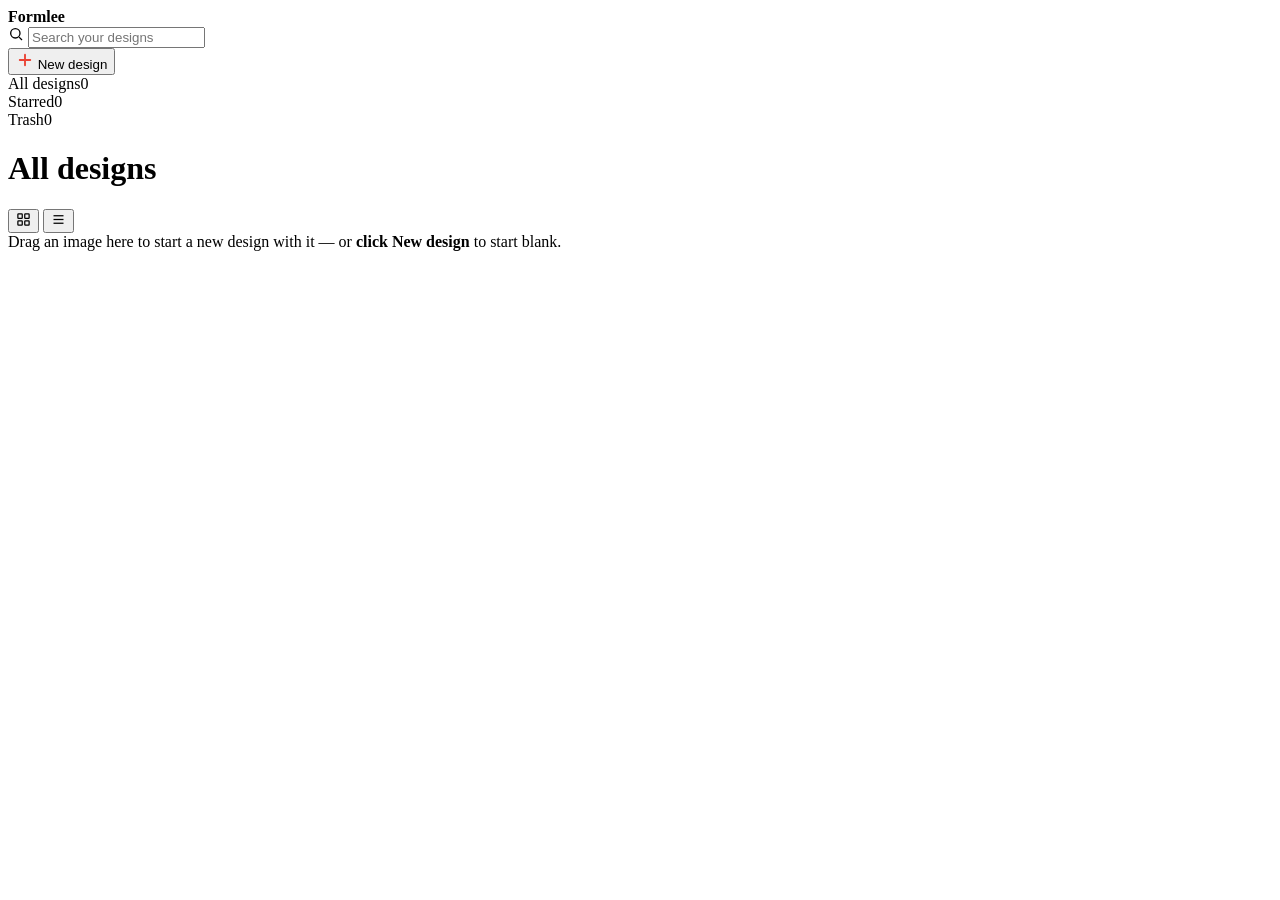
==== index.html @ a50fa582 "Create index.html" ====
<!DOCTYPE html>
<html lang="en">
<head>
<meta charset="UTF-8">
<meta name="viewport" content="width=device-width, initial-scale=1.0">
<title>Formlee</title>
<link rel="preconnect" href="https://fonts.googleapis.com">
<link rel="preconnect" href="https://fonts.gstatic.com" crossorigin>
<link href="https://fonts.googleapis.com/css2?family=Google+Sans+Text:wght@400;500;700&family=Roboto:wght@400;500;700&display=swap" rel="stylesheet">
<link rel="stylesheet" href="style.css">
</head>
<body>
<div id="app">

  <div class="topbar">
    <div class="brand"><span class="dot"></span><b>Formlee</b></div>
    <div class="search">
      <svg width="16" height="16" viewBox="0 0 24 24" fill="none" stroke="currentColor" stroke-width="2"><circle cx="11" cy="11" r="7"/><path d="m21 21-4.3-4.3"/></svg>
      <input type="text" id="searchInput" placeholder="Search your designs">
    </div>
    <div class="ed-spacer"></div>
    <div id="themeSlot"></div>
  </div>

  <div id="dashboard">
    <div class="sidebar">
      <button class="new-btn ripple-host" id="newDesignBtn">
        <svg width="18" height="18" viewBox="0 0 24 24" fill="none"><path d="M12 5v14M5 12h14" stroke="#EA4335" stroke-width="2.5" stroke-linecap="round"/></svg>
        New design
      </button>
      <div class="nav-item sel" data-filter="all">All designs<span class="nav-count" id="countAll">0</span></div>
      <div class="nav-item" data-filter="starred">Starred<span class="nav-count" id="countStar">0</span></div>
      <div class="nav-item" data-filter="trash">Trash<span class="nav-count" id="countTrash">0</span></div>
    </div>

    <div class="dash-main">
      <div class="dash-head">
        <h1 id="dashTitle">All designs</h1>
        <div class="view-toggle">
          <button id="gridBtn" class="active" title="Grid view">
            <svg width="15" height="15" viewBox="0 0 24 24" fill="none" stroke="currentColor" stroke-width="2"><rect x="3" y="3" width="7" height="7" rx="1"/><rect x="14" y="3" width="7" height="7" rx="1"/><rect x="3" y="14" width="7" height="7" rx="1"/><rect x="14" y="14" width="7" height="7" rx="1"/></svg>
          </button>
          <button id="listBtn" title="List view">
            <svg width="15" height="15" viewBox="0 0 24 24" fill="none" stroke="currentColor" stroke-width="2"><line x1="4" y1="6" x2="20" y2="6"/><line x1="4" y1="12" x2="20" y2="12"/><line x1="4" y1="18" x2="20" y2="18"/></svg>
          </button>
        </div>
      </div>

      <div class="dropzone" id="dropzone">
        Drag an image here to start a new design with it — or <strong>click New design</strong> to start blank.
      </div>

      <div id="listingWrap"></div>
    </div>
  </div>

</div>
<div class="toast" id="toast"></div>

<script src="shared.js"></script>
<script src="dashboard.js"></script>
</body>
</html>
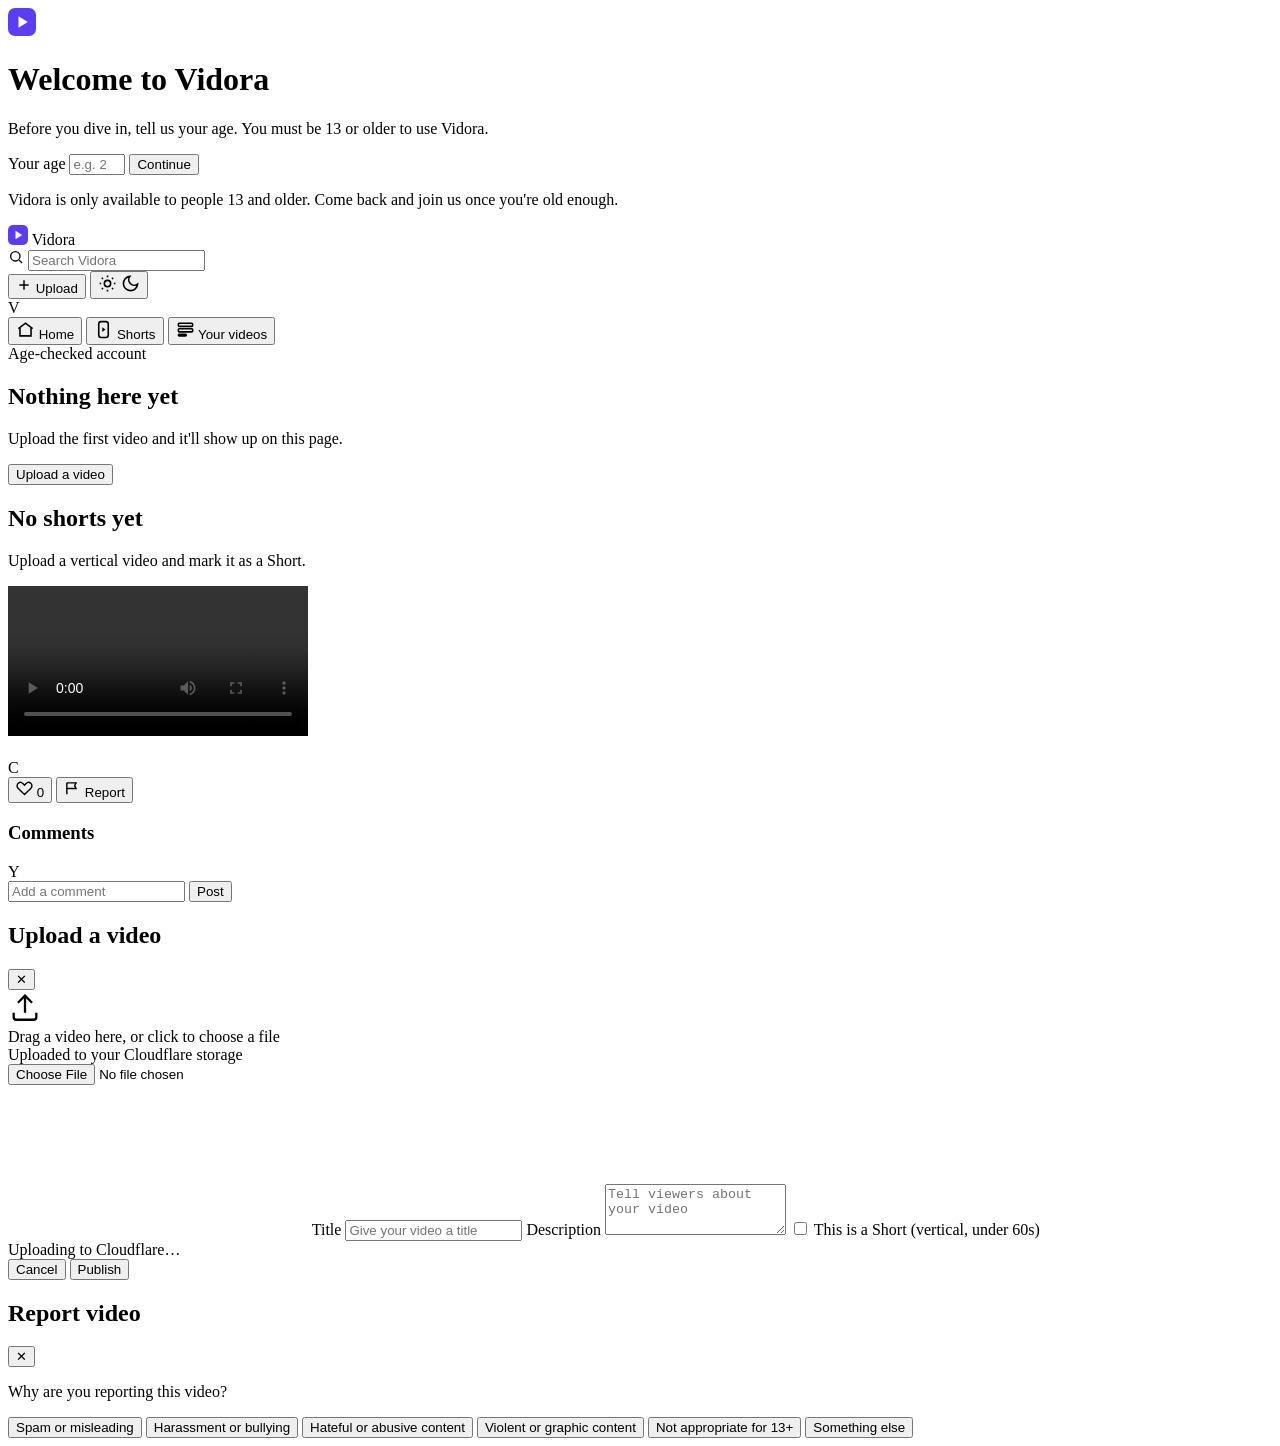
==== commit 7bb47bcd: "Update index.html" ====
--- a/index.html
+++ b/index.html
@@ -3,61 +3,200 @@
 <head>
 <meta charset="UTF-8">
 <meta name="viewport" content="width=device-width, initial-scale=1.0">
-<title>Formlee</title>
+<title>Vidora</title>
+<link rel="icon" href="data:image/svg+xml,<svg xmlns=%22http://www.w3.org/2000/svg%22 viewBox=%220 0 24 24%22><rect width=%2224%22 height=%2224%22 rx=%226%22 fill=%22%235B3DF5%22/><path d=%22M9 7l8 5-8 5V7z%22 fill=%22white%22/></svg>">
 <link rel="preconnect" href="https://fonts.googleapis.com">
 <link rel="preconnect" href="https://fonts.gstatic.com" crossorigin>
-<link href="https://fonts.googleapis.com/css2?family=Google+Sans+Text:wght@400;500;700&family=Roboto:wght@400;500;700&display=swap" rel="stylesheet">
+<link href="https://fonts.googleapis.com/css2?family=Space+Grotesk:wght@500;600;700&family=Inter:wght@400;500;600;700&display=swap" rel="stylesheet">
 <link rel="stylesheet" href="style.css">
 </head>
 <body>
-<div id="app">
-
-  <div class="topbar">
-    <div class="brand"><span class="dot"></span><b>Formlee</b></div>
+
+<!-- AGE GATE -->
+<div id="ageGate" class="overlay">
+  <div class="age-card">
+    <div class="age-mark"><svg width="28" height="28" viewBox="0 0 24 24"><rect width="24" height="24" rx="6" fill="#5B3DF5"/><path d="M9 7l8 5-8 5V7z" fill="white"/></svg></div>
+    <h1>Welcome to Vidora</h1>
+    <p class="age-sub">Before you dive in, tell us your age. You must be 13 or older to use Vidora.</p>
+    <label class="age-label" for="ageInput">Your age</label>
+    <input type="number" id="ageInput" class="age-input" placeholder="e.g. 21" min="1" max="120">
+    <button id="ageSubmit" class="btn btn-primary btn-block">Continue</button>
+    <p id="ageError" class="age-error hidden">Vidora is only available to people 13 and older. Come back and join us once you're old enough.</p>
+  </div>
+</div>
+
+<!-- APP SHELL -->
+<div id="app" class="hidden">
+
+  <header class="topbar">
+    <div class="brand" data-route="home">
+      <span class="brand-mark"><svg width="20" height="20" viewBox="0 0 24 24"><rect width="24" height="24" rx="6" fill="#5B3DF5"/><path d="M9 7l8 5-8 5V7z" fill="white"/></svg></span>
+      <span class="brand-name">Vidora</span>
+    </div>
     <div class="search">
       <svg width="16" height="16" viewBox="0 0 24 24" fill="none" stroke="currentColor" stroke-width="2"><circle cx="11" cy="11" r="7"/><path d="m21 21-4.3-4.3"/></svg>
-      <input type="text" id="searchInput" placeholder="Search your designs">
-    </div>
-    <div class="ed-spacer"></div>
-    <div id="themeSlot"></div>
-  </div>
-
-  <div id="dashboard">
-    <div class="sidebar">
-      <button class="new-btn ripple-host" id="newDesignBtn">
-        <svg width="18" height="18" viewBox="0 0 24 24" fill="none"><path d="M12 5v14M5 12h14" stroke="#EA4335" stroke-width="2.5" stroke-linecap="round"/></svg>
-        New design
-      </button>
-      <div class="nav-item sel" data-filter="all">All designs<span class="nav-count" id="countAll">0</span></div>
-      <div class="nav-item" data-filter="starred">Starred<span class="nav-count" id="countStar">0</span></div>
-      <div class="nav-item" data-filter="trash">Trash<span class="nav-count" id="countTrash">0</span></div>
-    </div>
-
-    <div class="dash-main">
-      <div class="dash-head">
-        <h1 id="dashTitle">All designs</h1>
-        <div class="view-toggle">
-          <button id="gridBtn" class="active" title="Grid view">
-            <svg width="15" height="15" viewBox="0 0 24 24" fill="none" stroke="currentColor" stroke-width="2"><rect x="3" y="3" width="7" height="7" rx="1"/><rect x="14" y="3" width="7" height="7" rx="1"/><rect x="3" y="14" width="7" height="7" rx="1"/><rect x="14" y="14" width="7" height="7" rx="1"/></svg>
-          </button>
-          <button id="listBtn" title="List view">
-            <svg width="15" height="15" viewBox="0 0 24 24" fill="none" stroke="currentColor" stroke-width="2"><line x1="4" y1="6" x2="20" y2="6"/><line x1="4" y1="12" x2="20" y2="12"/><line x1="4" y1="18" x2="20" y2="18"/></svg>
-          </button>
+      <input type="text" id="searchInput" placeholder="Search Vidora">
+    </div>
+    <div class="topbar-actions">
+      <button class="btn btn-primary" id="uploadBtn">
+        <svg width="16" height="16" viewBox="0 0 24 24" fill="none" stroke="currentColor" stroke-width="2.2"><path d="M12 5v14M5 12h14"/></svg>
+        Upload
+      </button>
+      <button class="icon-btn" id="themeToggle" title="Toggle theme">
+        <svg id="themeIconSun" width="19" height="19" viewBox="0 0 24 24" fill="none" stroke="currentColor" stroke-width="2"><circle cx="12" cy="12" r="4"/><path d="M12 2v2M12 20v2M4.9 4.9l1.4 1.4M17.7 17.7l1.4 1.4M2 12h2M20 12h2M4.9 19.1l1.4-1.4M17.7 6.3l1.4-1.4"/></svg>
+        <svg id="themeIconMoon" width="19" height="19" viewBox="0 0 24 24" fill="none" stroke="currentColor" stroke-width="2" class="hidden"><path d="M21 12.8A9 9 0 1 1 11.2 3a7 7 0 0 0 9.8 9.8z"/></svg>
+      </button>
+      <div class="avatar" id="avatarBtn">V</div>
+    </div>
+  </header>
+
+  <div class="shell">
+    <nav class="sidebar">
+      <button class="nav-item active" data-route="home">
+        <svg width="19" height="19" viewBox="0 0 24 24" fill="none" stroke="currentColor" stroke-width="2"><path d="M3 11l9-7 9 7"/><path d="M5 10v10h14V10"/></svg>
+        Home
+      </button>
+      <button class="nav-item" data-route="shorts">
+        <svg width="19" height="19" viewBox="0 0 24 24" fill="none" stroke="currentColor" stroke-width="2"><rect x="6" y="2" width="12" height="20" rx="3"/><path d="M10.5 9l4 3-4 3V9z" fill="currentColor" stroke="none"/></svg>
+        Shorts
+      </button>
+      <button class="nav-item" data-route="library">
+        <svg width="19" height="19" viewBox="0 0 24 24" fill="none" stroke="currentColor" stroke-width="2"><rect x="3" y="4" width="18" height="4" rx="1"/><rect x="3" y="11" width="18" height="4" rx="1"/><rect x="3" y="18" width="10" height="2" rx="1"/></svg>
+        Your videos
+      </button>
+      <div class="sidebar-divider"></div>
+      <div class="sidebar-label">Age-checked account</div>
+      <div class="sidebar-note" id="ageBadge"></div>
+    </nav>
+
+    <main class="main">
+
+      <section id="view-home" class="view">
+        <div id="homeGrid" class="video-grid"></div>
+        <div id="homeEmpty" class="empty hidden">
+          <h2>Nothing here yet</h2>
+          <p>Upload the first video and it'll show up on this page.</p>
+          <button class="btn btn-primary" id="emptyUploadBtn">Upload a video</button>
         </div>
+      </section>
+
+      <section id="view-shorts" class="view hidden">
+        <div id="shortsFeed" class="shorts-feed"></div>
+        <div id="shortsEmpty" class="empty hidden">
+          <h2>No shorts yet</h2>
+          <p>Upload a vertical video and mark it as a Short.</p>
+        </div>
+      </section>
+
+      <section id="view-watch" class="view hidden">
+        <div class="watch-layout">
+          <div class="watch-main">
+            <div class="player-wrap">
+              <video id="watchPlayer" controls playsinline></video>
+            </div>
+            <h1 id="watchTitle" class="watch-title"></h1>
+            <div class="watch-meta-row">
+              <div class="watch-channel">
+                <div class="avatar avatar-sm" id="watchChannelAvatar">C</div>
+                <div>
+                  <div id="watchChannel" class="watch-channel-name"></div>
+                  <div id="watchStats" class="watch-stats"></div>
+                </div>
+              </div>
+              <div class="watch-actions">
+                <button class="pill-btn" id="likeBtn">
+                  <svg width="17" height="17" viewBox="0 0 24 24" fill="none" stroke="currentColor" stroke-width="2"><path d="M20.8 4.6c-1.9-1.6-4.8-1.4-6.5.5L12 7.5l-2.3-2.4c-1.7-1.9-4.6-2.1-6.5-.5-2.1 1.8-2.2 5-.3 7l9.1 9 9.1-9c1.9-2 1.8-5.2-.3-7z"/></svg>
+                  <span id="likeCount">0</span>
+                </button>
+                <button class="pill-btn" id="reportBtn">
+                  <svg width="17" height="17" viewBox="0 0 24 24" fill="none" stroke="currentColor" stroke-width="2"><path d="M4 4v16M4 4h13l-2 4 2 4H4"/></svg>
+                  Report
+                </button>
+              </div>
+            </div>
+            <div id="watchDescription" class="watch-description"></div>
+
+            <div class="comments-block">
+              <h3 id="commentCount" class="comments-heading">Comments</h3>
+              <div class="comment-form">
+                <div class="avatar avatar-sm">Y</div>
+                <input type="text" id="commentInput" placeholder="Add a comment">
+                <button class="btn btn-primary" id="commentSubmit">Post</button>
+              </div>
+              <div id="commentList" class="comment-list"></div>
+            </div>
+          </div>
+        </div>
+      </section>
+
+      <section id="view-library" class="view hidden">
+        <div id="libraryGrid" class="video-grid"></div>
+      </section>
+
+    </main>
+  </div>
+</div>
+
+<!-- UPLOAD MODAL -->
+<div id="uploadModal" class="modal-overlay hidden">
+  <div class="modal upload-modal">
+    <div class="modal-head">
+      <h2>Upload a video</h2>
+      <button class="icon-btn" id="closeUpload">✕</button>
+    </div>
+
+    <div id="uploadDrop" class="upload-drop">
+      <svg width="34" height="34" viewBox="0 0 24 24" fill="none" stroke="currentColor" stroke-width="1.6"><path d="M12 16V4M7 9l5-5 5 5"/><path d="M4 16v3a2 2 0 0 0 2 2h12a2 2 0 0 0 2-2v-3"/></svg>
+      <div class="upload-drop-title">Drag a video here, or click to choose a file</div>
+      <div class="upload-drop-sub">Uploaded to your Cloudflare storage</div>
+      <input type="file" id="fileInput" accept="video/*" class="hidden">
+    </div>
+
+    <div id="uploadForm" class="upload-form hidden">
+      <video id="uploadPreview" class="upload-preview" muted></video>
+      <label class="field-label">Title</label>
+      <input type="text" id="titleInput" class="field-input" placeholder="Give your video a title" maxlength="100">
+      <label class="field-label">Description</label>
+      <textarea id="descInput" class="field-input" rows="3" placeholder="Tell viewers about your video"></textarea>
+      <label class="short-toggle">
+        <input type="checkbox" id="shortToggle">
+        This is a Short (vertical, under 60s)
+      </label>
+
+      <div id="uploadProgressWrap" class="upload-progress-wrap hidden">
+        <div class="upload-progress-bar"><div id="uploadProgressFill" class="upload-progress-fill"></div></div>
+        <div id="uploadProgressLabel" class="upload-progress-label">Uploading to Cloudflare…</div>
       </div>
 
-      <div class="dropzone" id="dropzone">
-        Drag an image here to start a new design with it — or <strong>click New design</strong> to start blank.
+      <div class="upload-form-actions">
+        <button class="btn btn-ghost" id="cancelUpload">Cancel</button>
+        <button class="btn btn-primary" id="publishBtn">Publish</button>
       </div>
-
-      <div id="listingWrap"></div>
-    </div>
-  </div>
-
-</div>
+    </div>
+  </div>
+</div>
+
+<!-- REPORT MODAL -->
+<div id="reportModal" class="modal-overlay hidden">
+  <div class="modal report-modal">
+    <div class="modal-head">
+      <h2>Report video</h2>
+      <button class="icon-btn" id="closeReport">✕</button>
+    </div>
+    <p class="report-sub">Why are you reporting this video?</p>
+    <div id="reportReasons" class="report-reasons">
+      <button class="report-reason">Spam or misleading</button>
+      <button class="report-reason">Harassment or bullying</button>
+      <button class="report-reason">Hateful or abusive content</button>
+      <button class="report-reason">Violent or graphic content</button>
+      <button class="report-reason">Not appropriate for 13+</button>
+      <button class="report-reason">Something else</button>
+    </div>
+  </div>
+</div>
+
 <div class="toast" id="toast"></div>
 
-<script src="shared.js"></script>
-<script src="dashboard.js"></script>
+<script src="workspace.js"></script>
 </body>
 </html>
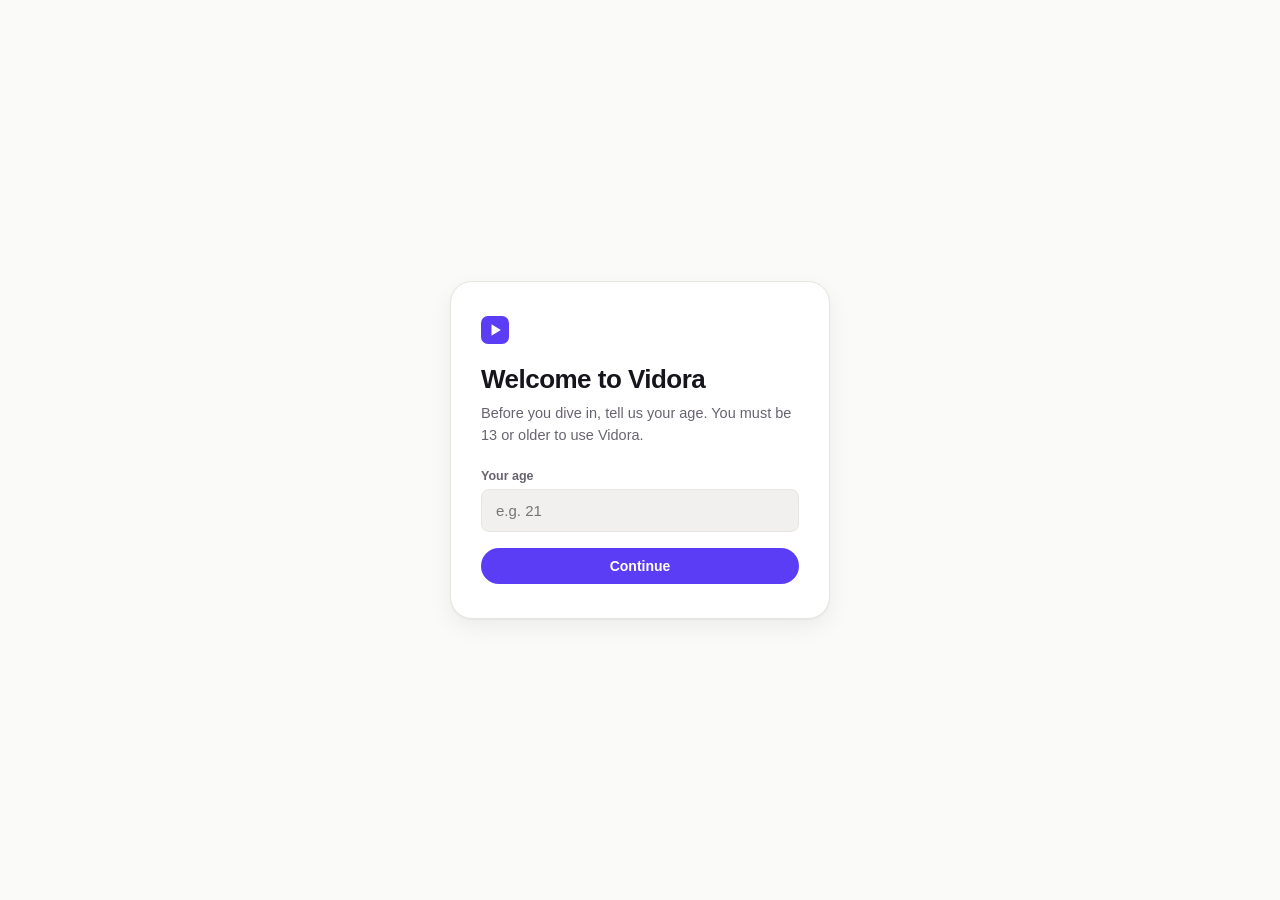
==== commit 3815205a: "Update index.html" ====
--- a/index.html
+++ b/index.html
@@ -46,7 +46,7 @@
         <svg id="themeIconSun" width="19" height="19" viewBox="0 0 24 24" fill="none" stroke="currentColor" stroke-width="2"><circle cx="12" cy="12" r="4"/><path d="M12 2v2M12 20v2M4.9 4.9l1.4 1.4M17.7 17.7l1.4 1.4M2 12h2M20 12h2M4.9 19.1l1.4-1.4M17.7 6.3l1.4-1.4"/></svg>
         <svg id="themeIconMoon" width="19" height="19" viewBox="0 0 24 24" fill="none" stroke="currentColor" stroke-width="2" class="hidden"><path d="M21 12.8A9 9 0 1 1 11.2 3a7 7 0 0 0 9.8 9.8z"/></svg>
       </button>
-      <div class="avatar" id="avatarBtn">V</div>
+      <div class="avatar avatar-ring" id="avatarBtn">V</div>
     </div>
   </header>
 
@@ -72,6 +72,7 @@
     <main class="main">
 
       <section id="view-home" class="view">
+        <div id="storiesStrip" class="stories-strip"></div>
         <div id="homeGrid" class="video-grid"></div>
         <div id="homeEmpty" class="empty hidden">
           <h2>Nothing here yet</h2>
@@ -97,7 +98,7 @@
             <h1 id="watchTitle" class="watch-title"></h1>
             <div class="watch-meta-row">
               <div class="watch-channel">
-                <div class="avatar avatar-sm" id="watchChannelAvatar">C</div>
+                <div class="avatar avatar-sm avatar-ring" id="watchChannelAvatar">C</div>
                 <div>
                   <div id="watchChannel" class="watch-channel-name"></div>
                   <div id="watchStats" class="watch-stats"></div>
@@ -135,6 +136,24 @@
 
     </main>
   </div>
+
+  <nav class="tabbar">
+    <button class="tab-item active" data-route="home">
+      <svg width="22" height="22" viewBox="0 0 24 24" fill="none" stroke="currentColor" stroke-width="2"><path d="M3 11l9-7 9 7"/><path d="M5 10v10h14V10"/></svg>
+    </button>
+    <button class="tab-item" data-route="shorts">
+      <svg width="22" height="22" viewBox="0 0 24 24" fill="none" stroke="currentColor" stroke-width="2"><rect x="6" y="2" width="12" height="20" rx="3"/><path d="M10.5 9l4 3-4 3V9z" fill="currentColor" stroke="none"/></svg>
+    </button>
+    <button class="tab-item tab-item-upload" id="tabUploadBtn">
+      <svg width="22" height="22" viewBox="0 0 24 24" fill="none" stroke="#fff" stroke-width="2.4"><path d="M12 5v14M5 12h14"/></svg>
+    </button>
+    <button class="tab-item" data-route="library">
+      <svg width="22" height="22" viewBox="0 0 24 24" fill="none" stroke="currentColor" stroke-width="2"><rect x="3" y="4" width="18" height="4" rx="1"/><rect x="3" y="11" width="18" height="4" rx="1"/><rect x="3" y="18" width="10" height="2" rx="1"/></svg>
+    </button>
+    <button class="tab-item" id="tabThemeBtn">
+      <span class="avatar avatar-ring avatar-xs">V</span>
+    </button>
+  </nav>
 </div>
 
 <!-- UPLOAD MODAL -->
--- a/style.css
+++ b/style.css
@@ -0,0 +1,286 @@
+/* ============ TOKENS ============ */
+:root{
+  --brand:#5B3DF5;
+  --brand-dark:#4A2FE0;
+  --heart:#FF3D68;
+  --heart-bg:#FFE7ED;
+
+  --bg:#FAFAF8;
+  --surface:#FFFFFF;
+  --surface-2:#F1F0EE;
+  --border:#E7E5E1;
+  --text:#17151C;
+  --text-dim:#68646F;
+  --text-faint:#9C98A2;
+  --shadow: 0 1px 2px rgba(23,21,28,.05), 0 8px 24px rgba(23,21,28,.06);
+
+  --radius-s:8px;
+  --radius-m:14px;
+  --radius-l:22px;
+
+  --font-display:'Space Grotesk', sans-serif;
+  --font-body:'Inter', sans-serif;
+}
+
+:root[data-theme="dark"]{
+  --bg:#131117;
+  --surface:#1B1922;
+  --surface-2:#242230;
+  --border:#312E3B;
+  --text:#F3F1F7;
+  --text-dim:#A6A2B0;
+  --text-faint:#716D7C;
+  --shadow: 0 1px 2px rgba(0,0,0,.3), 0 10px 30px rgba(0,0,0,.35);
+  --heart-bg:#3A1F2A;
+}
+
+*{ box-sizing:border-box; }
+html,body{ height:100%; }
+body{
+  margin:0;
+  background:var(--bg);
+  color:var(--text);
+  font-family:var(--font-body);
+  -webkit-font-smoothing:antialiased;
+}
+.hidden{ display:none !important; }
+button{ font-family:inherit; cursor:pointer; }
+input,textarea{ font-family:inherit; }
+::selection{ background:var(--brand); color:#fff; }
+
+/* ============ BUTTONS ============ */
+.btn{
+  border:none; border-radius:999px; padding:10px 18px;
+  font-size:14px; font-weight:600; display:inline-flex; align-items:center; gap:7px;
+  transition:transform .12s ease, background .15s ease, opacity .15s ease;
+}
+.btn:active{ transform:scale(.96); }
+.btn-primary{ background:var(--brand); color:#fff; }
+.btn-primary:hover{ background:var(--brand-dark); }
+.btn-ghost{ background:var(--surface-2); color:var(--text); }
+.btn-ghost:hover{ background:var(--border); }
+.btn-block{ width:100%; justify-content:center; }
+
+.icon-btn{
+  width:38px; height:38px; border-radius:999px; border:none;
+  background:transparent; color:var(--text); display:flex; align-items:center; justify-content:center;
+  flex-shrink:0;
+}
+.icon-btn:hover{ background:var(--surface-2); }
+
+.pill-btn{
+  display:inline-flex; align-items:center; gap:8px;
+  border:1px solid var(--border); background:var(--surface);
+  color:var(--text); border-radius:999px; padding:9px 16px; font-size:13.5px; font-weight:600;
+}
+.pill-btn:hover{ background:var(--surface-2); }
+.pill-btn.liked{ background:var(--heart-bg); color:var(--heart); border-color:transparent; }
+
+/* ============ AGE GATE ============ */
+.overlay{
+  position:fixed; inset:0; background:var(--bg);
+  display:flex; align-items:center; justify-content:center; z-index:200; padding:20px;
+}
+.age-card{
+  width:100%; max-width:380px; background:var(--surface); border:1px solid var(--border);
+  border-radius:var(--radius-l); padding:34px 30px; box-shadow:var(--shadow); text-align:left;
+}
+.age-mark{ margin-bottom:16px; }
+.age-card h1{ font-family:var(--font-display); font-size:26px; margin:0 0 8px; letter-spacing:-.02em; }
+.age-sub{ color:var(--text-dim); font-size:14.5px; line-height:1.5; margin:0 0 22px; }
+.age-label{ font-size:12.5px; font-weight:600; color:var(--text-dim); display:block; margin-bottom:6px; }
+.age-input{
+  width:100%; padding:12px 14px; border-radius:var(--radius-s); border:1px solid var(--border);
+  background:var(--surface-2); color:var(--text); font-size:15px; margin-bottom:16px;
+}
+.age-input:focus{ outline:2px solid var(--brand); outline-offset:1px; }
+.age-error{ color:var(--heart); font-size:13.5px; margin:14px 0 0; line-height:1.5; }
+
+/* ============ TOPBAR ============ */
+.topbar{
+  height:62px; display:flex; align-items:center; gap:22px;
+  padding:0 20px; border-bottom:1px solid var(--border); background:var(--surface);
+  position:sticky; top:0; z-index:50;
+}
+.brand{ display:flex; align-items:center; gap:9px; cursor:pointer; flex-shrink:0; }
+.brand-name{ font-family:var(--font-display); font-weight:700; font-size:19px; letter-spacing:-.02em; }
+.search{
+  flex:1; max-width:560px; display:flex; align-items:center; gap:10px;
+  background:var(--surface-2); border:1px solid var(--border); border-radius:999px; padding:9px 16px;
+  color:var(--text-faint);
+}
+.search input{
+  border:none; background:transparent; outline:none; color:var(--text); font-size:14px; width:100%;
+}
+.topbar-actions{ display:flex; align-items:center; gap:10px; margin-left:auto; flex-shrink:0; }
+.avatar{
+  width:34px; height:34px; border-radius:999px; background:var(--brand); color:#fff;
+  display:flex; align-items:center; justify-content:center; font-weight:700; font-family:var(--font-display); font-size:14px;
+}
+.avatar-sm{ width:30px; height:30px; font-size:12.5px; }
+
+/* ============ SHELL / SIDEBAR ============ */
+.shell{ display:flex; }
+.sidebar{
+  width:220px; flex-shrink:0; padding:18px 12px; border-right:1px solid var(--border);
+  height:calc(100vh - 62px); position:sticky; top:62px; display:flex; flex-direction:column; gap:2px;
+}
+.nav-item{
+  display:flex; align-items:center; gap:12px; padding:10px 12px; border:none; background:none;
+  border-radius:var(--radius-s); color:var(--text-dim); font-size:14px; font-weight:600; text-align:left;
+}
+.nav-item:hover{ background:var(--surface-2); color:var(--text); }
+.nav-item.active{ background:var(--heart-bg); color:var(--brand); }
+.nav-item.active svg{ color:var(--brand); }
+.sidebar-divider{ height:1px; background:var(--border); margin:12px 4px; }
+.sidebar-label{ font-size:11px; font-weight:700; letter-spacing:.03em; color:var(--text-faint); padding:0 12px; margin-bottom:4px; }
+.sidebar-note{ font-size:12.5px; color:var(--text-dim); padding:0 12px; }
+
+.main{ flex:1; padding:24px 28px 60px; min-width:0; }
+.view{ max-width:1400px; }
+
+/* ============ VIDEO GRID ============ */
+.video-grid{
+  display:grid; grid-template-columns:repeat(auto-fill, minmax(250px,1fr)); gap:24px 18px;
+}
+.video-card{ cursor:pointer; }
+.thumb{
+  width:100%; aspect-ratio:16/9; border-radius:var(--radius-m); overflow:hidden;
+  background:var(--surface-2); position:relative; margin-bottom:10px;
+}
+.thumb video, .thumb img{ width:100%; height:100%; object-fit:cover; }
+.thumb-badge{
+  position:absolute; bottom:6px; right:6px; background:rgba(0,0,0,.75); color:#fff;
+  font-size:11px; padding:2px 6px; border-radius:5px; font-weight:600;
+}
+.card-row{ display:flex; gap:10px; }
+.card-title{ font-size:14.5px; font-weight:600; line-height:1.35; margin:0 0 4px; }
+.card-sub{ font-size:12.5px; color:var(--text-dim); margin:0; }
+
+.empty{ text-align:center; padding:80px 20px; color:var(--text-dim); }
+.empty h2{ font-family:var(--font-display); color:var(--text); font-size:21px; margin-bottom:6px; }
+
+/* ============ SHORTS ============ */
+.shorts-feed{
+  height:calc(100vh - 110px); max-width:420px; margin:0 auto;
+  overflow-y:scroll; scroll-snap-type:y mandatory; border-radius:var(--radius-l);
+  scrollbar-width:none;
+}
+.shorts-feed::-webkit-scrollbar{ display:none; }
+.short-item{
+  height:100%; scroll-snap-align:start; position:relative; border-radius:var(--radius-l);
+  overflow:hidden; background:#000; margin-bottom:14px; display:flex; align-items:center;
+}
+.short-item video{ width:100%; height:100%; object-fit:cover; }
+.short-overlay{
+  position:absolute; left:0; right:0; bottom:0; padding:18px 70px 20px 16px;
+  background:linear-gradient(0deg, rgba(0,0,0,.75), transparent);
+  color:#fff;
+}
+.short-title{ font-weight:600; font-size:14.5px; margin:0 0 4px; }
+.short-desc{ font-size:12.5px; color:rgba(255,255,255,.85); margin:0; }
+.short-rail{
+  position:absolute; right:10px; bottom:70px; display:flex; flex-direction:column; gap:18px; align-items:center;
+}
+.short-action{
+  display:flex; flex-direction:column; align-items:center; gap:4px; background:none; border:none;
+  color:#fff; font-size:11.5px; font-weight:600;
+}
+.short-action .circle{
+  width:44px; height:44px; border-radius:999px; background:rgba(0,0,0,.4);
+  display:flex; align-items:center; justify-content:center;
+}
+.short-action.liked .circle{ background:var(--heart); }
+
+/* ============ WATCH PAGE ============ */
+.watch-layout{ max-width:900px; }
+.player-wrap{
+  width:100%; aspect-ratio:16/9; background:#000; border-radius:var(--radius-l); overflow:hidden; margin-bottom:16px;
+}
+.player-wrap video{ width:100%; height:100%; }
+.watch-title{ font-family:var(--font-display); font-size:21px; margin:0 0 12px; letter-spacing:-.01em; }
+.watch-meta-row{ display:flex; align-items:center; justify-content:space-between; gap:14px; flex-wrap:wrap; padding-bottom:16px; border-bottom:1px solid var(--border); margin-bottom:16px; }
+.watch-channel{ display:flex; align-items:center; gap:10px; }
+.watch-channel-name{ font-weight:700; font-size:14px; }
+.watch-stats{ font-size:12.5px; color:var(--text-dim); }
+.watch-actions{ display:flex; gap:10px; }
+.watch-description{ font-size:13.5px; color:var(--text-dim); line-height:1.6; white-space:pre-wrap; margin-bottom:28px; }
+
+.comments-heading{ font-family:var(--font-display); font-size:16px; margin:0 0 16px; }
+.comment-form{ display:flex; align-items:center; gap:10px; margin-bottom:22px; }
+.comment-form input{
+  flex:1; border:none; border-bottom:1px solid var(--border); background:transparent; color:var(--text);
+  padding:8px 2px; font-size:14px; outline:none;
+}
+.comment-form input:focus{ border-color:var(--brand); }
+.comment-list{ display:flex; flex-direction:column; gap:18px; }
+.comment{ display:flex; gap:12px; }
+.comment-body{ flex:1; }
+.comment-head{ display:flex; align-items:baseline; gap:8px; margin-bottom:3px; }
+.comment-author{ font-size:13px; font-weight:700; }
+.comment-time{ font-size:11.5px; color:var(--text-faint); }
+.comment-text{ font-size:13.5px; line-height:1.5; margin:0 0 6px; }
+.comment-heart{ display:inline-flex; align-items:center; gap:5px; border:none; background:none; color:var(--text-faint); font-size:12px; font-weight:600; }
+.comment-heart.liked{ color:var(--heart); }
+
+/* ============ MODALS ============ */
+.modal-overlay{
+  position:fixed; inset:0; background:rgba(15,13,20,.55); display:flex; align-items:center; justify-content:center;
+  z-index:150; padding:20px;
+}
+.modal{
+  background:var(--surface); border-radius:var(--radius-l); border:1px solid var(--border);
+  width:100%; max-width:480px; padding:24px; box-shadow:var(--shadow);
+}
+.modal-head{ display:flex; align-items:center; justify-content:space-between; margin-bottom:16px; }
+.modal-head h2{ font-family:var(--font-display); font-size:18px; margin:0; }
+
+.upload-drop{
+  border:1.5px dashed var(--border); border-radius:var(--radius-m); padding:46px 20px;
+  text-align:center; color:var(--text-dim); cursor:pointer;
+}
+.upload-drop:hover{ background:var(--surface-2); border-color:var(--brand); }
+.upload-drop-title{ font-weight:600; color:var(--text); margin-top:10px; font-size:14px; }
+.upload-drop-sub{ font-size:12px; margin-top:4px; }
+.upload-drop.dragging{ background:var(--heart-bg); border-color:var(--brand); }
+
+.upload-preview{ width:100%; max-height:200px; border-radius:var(--radius-m); background:#000; margin-bottom:14px; object-fit:contain; }
+.field-label{ font-size:12.5px; font-weight:600; color:var(--text-dim); display:block; margin:12px 0 6px; }
+.field-input{
+  width:100%; padding:10px 12px; border-radius:var(--radius-s); border:1px solid var(--border);
+  background:var(--surface-2); color:var(--text); font-size:14px; resize:vertical;
+}
+.field-input:focus{ outline:2px solid var(--brand); outline-offset:1px; }
+.short-toggle{ display:flex; align-items:center; gap:8px; font-size:13px; color:var(--text-dim); margin-top:14px; }
+
+.upload-progress-wrap{ margin-top:16px; }
+.upload-progress-bar{ height:6px; background:var(--surface-2); border-radius:999px; overflow:hidden; }
+.upload-progress-fill{ height:100%; width:0%; background:var(--brand); transition:width .2s ease; }
+.upload-progress-label{ font-size:12px; color:var(--text-dim); margin-top:6px; }
+
+.upload-form-actions{ display:flex; justify-content:flex-end; gap:10px; margin-top:20px; }
+
+.report-sub{ font-size:13.5px; color:var(--text-dim); margin:0 0 14px; }
+.report-reasons{ display:flex; flex-direction:column; gap:6px; }
+.report-reason{
+  text-align:left; padding:11px 14px; border-radius:var(--radius-s); border:1px solid var(--border);
+  background:var(--surface); color:var(--text); font-size:13.5px; font-weight:500;
+}
+.report-reason:hover{ background:var(--surface-2); border-color:var(--brand); }
+
+/* ============ TOAST ============ */
+.toast{
+  position:fixed; bottom:26px; left:50%; transform:translateX(-50%) translateY(20px);
+  background:var(--text); color:var(--bg); padding:11px 20px; border-radius:999px;
+  font-size:13.5px; font-weight:600; opacity:0; pointer-events:none; transition:all .25s ease; z-index:300;
+}
+.toast.show{ opacity:1; transform:translateX(-50%) translateY(0); }
+
+/* ============ RESPONSIVE ============ */
+@media (max-width:860px){
+  .sidebar{ display:none; }
+  .search{ max-width:none; }
+  .brand-name{ display:none; }
+  .main{ padding:16px; }
+  .shorts-feed{ max-width:100%; }
+}
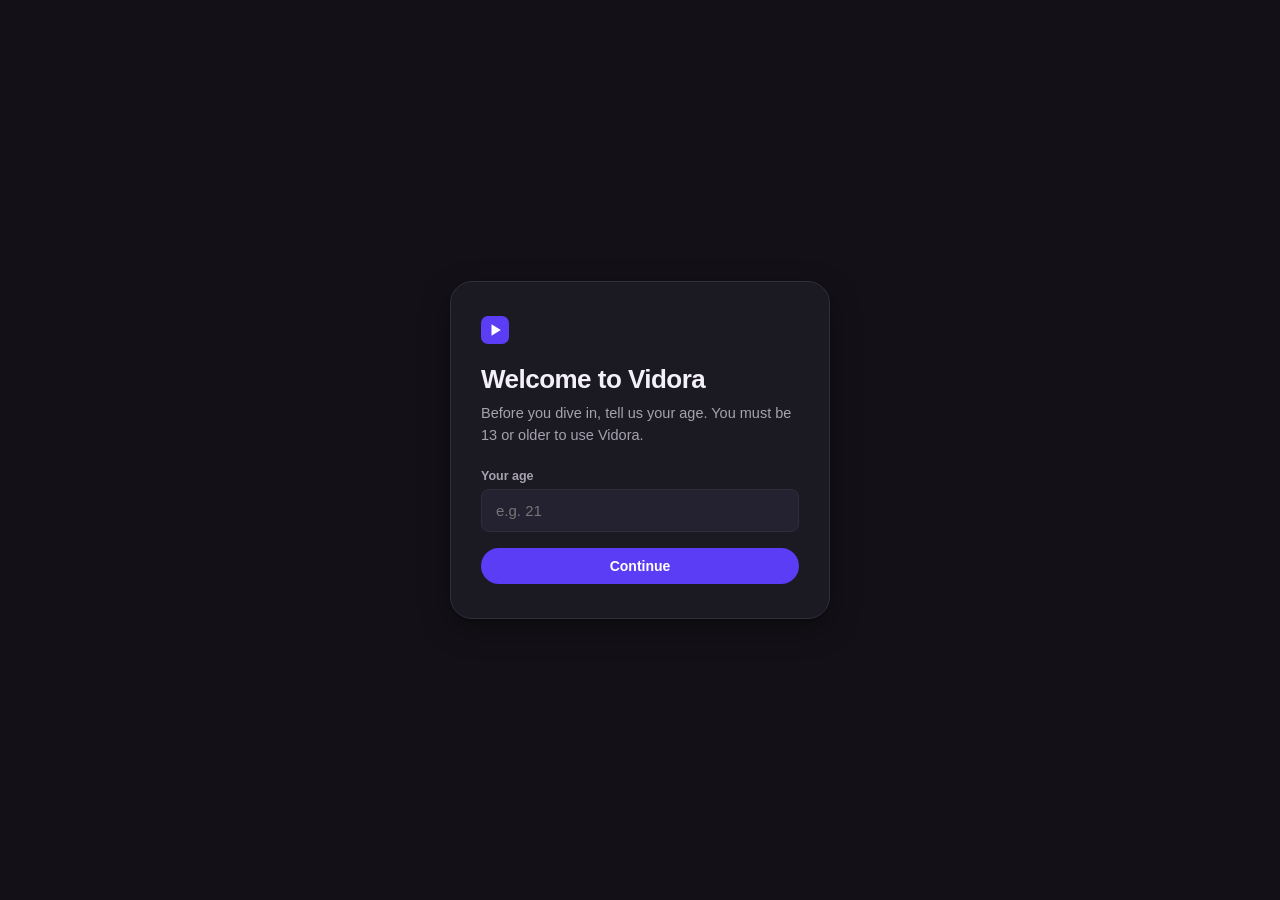
==== commit 72f2048a: "Update index.html" ====
--- a/index.html
+++ b/index.html
@@ -1,5 +1,5 @@
 <!DOCTYPE html>
-<html lang="en">
+<html lang="en" data-theme="dark">
 <head>
 <meta charset="UTF-8">
 <meta name="viewport" content="width=device-width, initial-scale=1.0">
@@ -38,6 +38,12 @@
       <input type="text" id="searchInput" placeholder="Search Vidora">
     </div>
     <div class="topbar-actions">
+      <button class="icon-btn" id="activityBtn" title="Activity">
+        <svg width="21" height="21" viewBox="0 0 24 24" fill="none" stroke="currentColor" stroke-width="1.8"><path d="M20.8 4.6c-1.9-1.6-4.8-1.4-6.5.5L12 7.5l-2.3-2.4c-1.7-1.9-4.6-2.1-6.5-.5-2.1 1.8-2.2 5-.3 7l9.1 9 9.1-9c1.9-2 1.8-5.2-.3-7z"/></svg>
+      </button>
+      <button class="icon-btn" id="messagesBtn" title="Messages">
+        <svg width="21" height="21" viewBox="0 0 24 24" fill="none" stroke="currentColor" stroke-width="1.8"><path d="M22 2 11 13"/><path d="M22 2 15 22l-4-9-9-4 20-7z"/></svg>
+      </button>
       <button class="btn btn-primary" id="uploadBtn">
         <svg width="16" height="16" viewBox="0 0 24 24" fill="none" stroke="currentColor" stroke-width="2.2"><path d="M12 5v14M5 12h14"/></svg>
         Upload
--- a/style.css
+++ b/style.css
@@ -4,6 +4,9 @@
   --brand-dark:#4A2FE0;
   --heart:#FF3D68;
   --heart-bg:#FFE7ED;
+  --ring-1:#FFC163;
+  --ring-2:#FF3D68;
+  --ring-3:#5B3DF5;
 
   --bg:#FAFAF8;
   --surface:#FFFFFF;
@@ -118,6 +121,56 @@
   display:flex; align-items:center; justify-content:center; font-weight:700; font-family:var(--font-display); font-size:14px;
 }
 .avatar-sm{ width:30px; height:30px; font-size:12.5px; }
+.avatar-xs{ width:26px; height:26px; font-size:11px; }
+
+/* Instagram-style gradient story ring */
+.avatar-ring{
+  position:relative;
+  background:var(--brand);
+}
+.avatar-ring::before{
+  content:"";
+  position:absolute; inset:-3px; border-radius:999px; z-index:-1;
+  background:conic-gradient(from 200deg, var(--ring-1), var(--ring-2), var(--ring-3), var(--ring-1));
+}
+.avatar-ring{ border:2.5px solid var(--surface); }
+
+/* ============ STORIES STRIP ============ */
+.stories-strip{
+  display:flex; gap:18px; overflow-x:auto; padding:4px 2px 22px; margin-bottom:4px;
+  scrollbar-width:none;
+}
+.stories-strip::-webkit-scrollbar{ display:none; }
+.story-item{
+  display:flex; flex-direction:column; align-items:center; gap:6px; flex-shrink:0; cursor:pointer; width:68px;
+}
+.story-ring{
+  width:62px; height:62px; border-radius:999px; padding:3px;
+  background:conic-gradient(from 200deg, var(--ring-1), var(--ring-2), var(--ring-3), var(--ring-1));
+  display:flex; align-items:center; justify-content:center;
+}
+.story-ring-inner{
+  width:100%; height:100%; border-radius:999px; overflow:hidden; border:2.5px solid var(--surface);
+  background:var(--surface-2);
+}
+.story-ring-inner video, .story-ring-inner .story-fallback{ width:100%; height:100%; object-fit:cover; }
+.story-fallback{ display:flex; align-items:center; justify-content:center; color:#fff; font-weight:700; font-family:var(--font-display); }
+.story-label{ font-size:11px; color:var(--text-dim); max-width:68px; text-align:center; white-space:nowrap; overflow:hidden; text-overflow:ellipsis; }
+
+/* ============ BOTTOM TAB BAR (mobile) ============ */
+.tabbar{
+  display:none; position:fixed; bottom:0; left:0; right:0; height:60px; background:var(--surface);
+  border-top:1px solid var(--border); align-items:center; justify-content:space-around; z-index:60;
+  padding-bottom:env(safe-area-inset-bottom);
+}
+.tab-item{
+  border:none; background:none; color:var(--text-dim); width:44px; height:44px; border-radius:12px;
+  display:flex; align-items:center; justify-content:center;
+}
+.tab-item.active{ color:var(--brand); }
+.tab-item-upload{
+  background:var(--brand); color:#fff; border-radius:999px; width:42px; height:42px;
+}
 
 /* ============ SHELL / SIDEBAR ============ */
 .shell{ display:flex; }
@@ -281,6 +334,8 @@
   .sidebar{ display:none; }
   .search{ max-width:none; }
   .brand-name{ display:none; }
-  .main{ padding:16px; }
-  .shorts-feed{ max-width:100%; }
-}
+  .main{ padding:16px; padding-bottom:76px; }
+  .shorts-feed{ max-width:100%; height:calc(100vh - 130px); }
+  .tabbar{ display:flex; }
+  .topbar-actions .btn-primary{ display:none; } /* upload lives in the tab bar instead */
+}
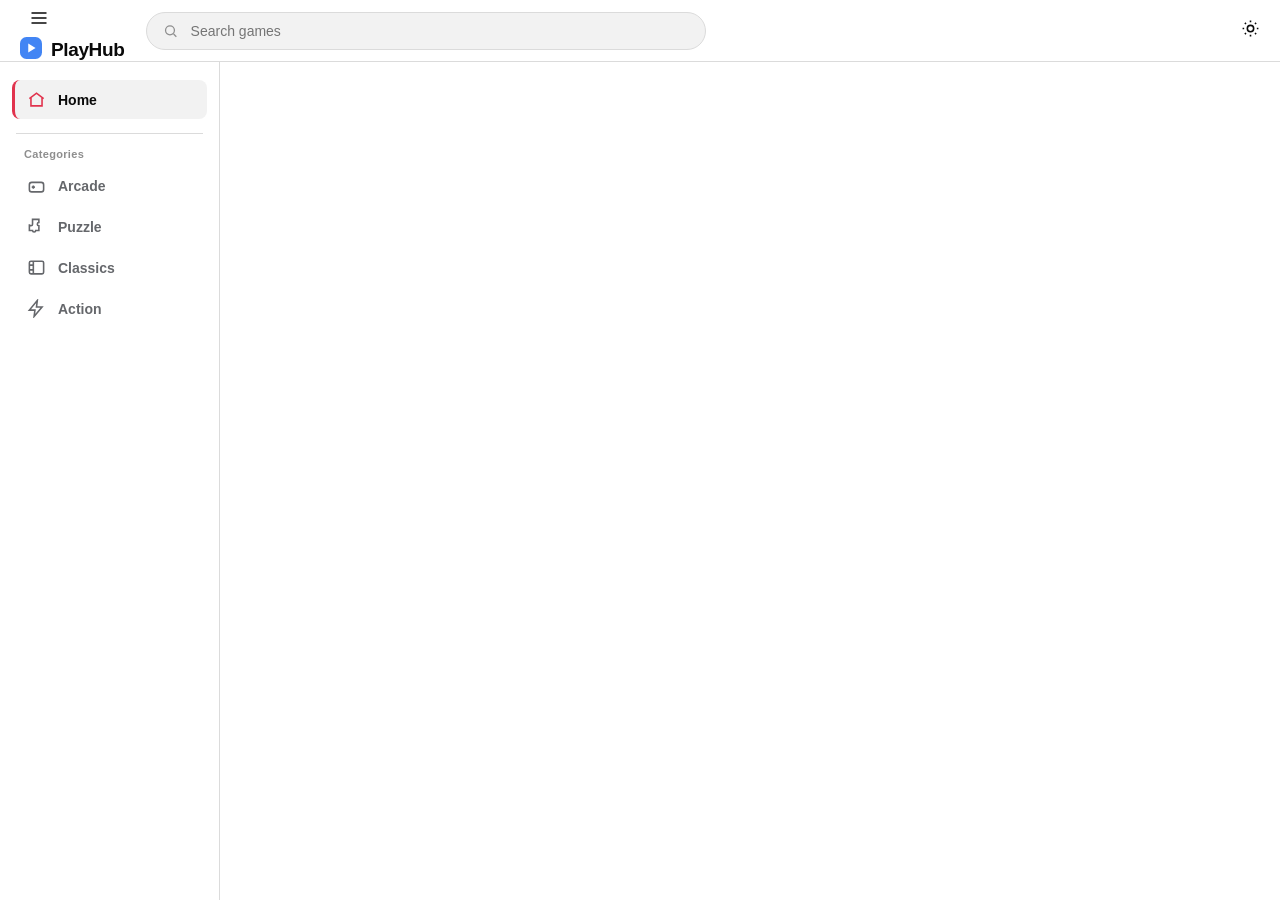
==== commit 346e9a74: "Update index.html" ====
--- a/index.html
+++ b/index.html
@@ -1,227 +1,125 @@
 <!DOCTYPE html>
-<html lang="en" data-theme="dark">
+<html lang="en">
 <head>
 <meta charset="UTF-8">
 <meta name="viewport" content="width=device-width, initial-scale=1.0">
-<title>Vidora</title>
-<link rel="icon" href="data:image/svg+xml,<svg xmlns=%22http://www.w3.org/2000/svg%22 viewBox=%220 0 24 24%22><rect width=%2224%22 height=%2224%22 rx=%226%22 fill=%22%235B3DF5%22/><path d=%22M9 7l8 5-8 5V7z%22 fill=%22white%22/></svg>">
+<title>PlayHub — Unblocked Games</title>
+<link rel="icon" href="data:image/svg+xml,<svg xmlns=%22http://www.w3.org/2000/svg%22 viewBox=%220 0 24 24%22><rect width=%2224%22 height=%2224%22 rx=%227%22 fill=%22%234285F4%22/><path d=%22M9 7l8 5-8 5V7z%22 fill=%22white%22/></svg>">
 <link rel="preconnect" href="https://fonts.googleapis.com">
 <link rel="preconnect" href="https://fonts.gstatic.com" crossorigin>
-<link href="https://fonts.googleapis.com/css2?family=Space+Grotesk:wght@500;600;700&family=Inter:wght@400;500;600;700&display=swap" rel="stylesheet">
+<link href="https://fonts.googleapis.com/css2?family=Google+Sans:wght@400;500;700&family=Roboto:wght@400;500;700&display=swap" rel="stylesheet">
 <link rel="stylesheet" href="style.css">
 </head>
 <body>
 
-<!-- AGE GATE -->
-<div id="ageGate" class="overlay">
-  <div class="age-card">
-    <div class="age-mark"><svg width="28" height="28" viewBox="0 0 24 24"><rect width="24" height="24" rx="6" fill="#5B3DF5"/><path d="M9 7l8 5-8 5V7z" fill="white"/></svg></div>
-    <h1>Welcome to Vidora</h1>
-    <p class="age-sub">Before you dive in, tell us your age. You must be 13 or older to use Vidora.</p>
-    <label class="age-label" for="ageInput">Your age</label>
-    <input type="number" id="ageInput" class="age-input" placeholder="e.g. 21" min="1" max="120">
-    <button id="ageSubmit" class="btn btn-primary btn-block">Continue</button>
-    <p id="ageError" class="age-error hidden">Vidora is only available to people 13 and older. Come back and join us once you're old enough.</p>
+<header class="topbar">
+  <div class="topbar-left">
+    <button class="icon-btn" id="menuBtn" title="Menu">
+      <svg width="20" height="20" viewBox="0 0 24 24" fill="none" stroke="currentColor" stroke-width="2"><path d="M3 6h18M3 12h18M3 18h18"/></svg>
+    </button>
+    <div class="brand" data-route="home">
+      <span class="brand-mark"><svg width="22" height="22" viewBox="0 0 24 24"><rect width="24" height="24" rx="7" fill="#4285F4"/><path d="M9 7l8 5-8 5V7z" fill="white"/></svg></span>
+      <span class="brand-name">PlayHub</span>
+    </div>
   </div>
+  <div class="search">
+    <svg width="16" height="16" viewBox="0 0 24 24" fill="none" stroke="currentColor" stroke-width="2"><circle cx="11" cy="11" r="7"/><path d="m21 21-4.3-4.3"/></svg>
+    <input type="text" id="searchInput" placeholder="Search games">
+  </div>
+  <div class="topbar-actions">
+    <div class="theme-indicator" id="themeIndicator" title="Following your system theme">
+      <svg id="themeIconSun" width="19" height="19" viewBox="0 0 24 24" fill="none" stroke="currentColor" stroke-width="2"><circle cx="12" cy="12" r="4"/><path d="M12 2v2M12 20v2M4.9 4.9l1.4 1.4M17.7 17.7l1.4 1.4M2 12h2M20 12h2M4.9 19.1l1.4-1.4M17.7 6.3l1.4-1.4"/></svg>
+      <svg id="themeIconMoon" width="19" height="19" viewBox="0 0 24 24" fill="none" stroke="currentColor" stroke-width="2" class="hidden"><path d="M21 12.8A9 9 0 1 1 11.2 3a7 7 0 0 0 9.8 9.8z"/></svg>
+    </div>
+  </div>
+</header>
+
+<div class="shell">
+  <nav class="sidebar" id="sidebar">
+    <button class="nav-item active" data-category="all">
+      <svg width="19" height="19" viewBox="0 0 24 24" fill="none" stroke="currentColor" stroke-width="2"><path d="M3 11l9-7 9 7"/><path d="M5 10v10h14V10"/></svg>
+      <span>Home</span>
+    </button>
+    <div class="sidebar-divider"></div>
+    <div class="sidebar-label">Categories</div>
+    <button class="nav-item" data-category="arcade">
+      <svg width="19" height="19" viewBox="0 0 24 24" fill="none" stroke="currentColor" stroke-width="2"><rect x="3" y="8" width="18" height="12" rx="3"/><path d="M8 12v4M6 14h4M15 13h.01M18 15h.01"/></svg>
+      <span>Arcade</span>
+    </button>
+    <button class="nav-item" data-category="puzzle">
+      <svg width="19" height="19" viewBox="0 0 24 24" fill="none" stroke="currentColor" stroke-width="2"><path d="M9 3h6v4a2 2 0 1 0 0 4v6h-4a2 2 0 1 1-4 0H3V9a2 2 0 1 0 4 0V3z"/></svg>
+      <span>Puzzle</span>
+    </button>
+    <button class="nav-item" data-category="classics">
+      <svg width="19" height="19" viewBox="0 0 24 24" fill="none" stroke="currentColor" stroke-width="2"><rect x="3" y="4" width="18" height="16" rx="2"/><path d="M8 4v16M3 9h5M3 15h5"/></svg>
+      <span>Classics</span>
+    </button>
+    <button class="nav-item" data-category="action">
+      <svg width="19" height="19" viewBox="0 0 24 24" fill="none" stroke="currentColor" stroke-width="2"><path d="M13 2 3 14h7l-1 8 10-12h-7l1-8z"/></svg>
+      <span>Action</span>
+    </button>
+  </nav>
+
+  <main class="main">
+
+    <section id="view-home" class="view">
+      <div class="chip-row" id="chipRow"></div>
+      <div id="homeGrid" class="game-grid"></div>
+      <div id="homeEmpty" class="empty hidden">
+        <h2>No games found</h2>
+        <p>Try a different search or category.</p>
+      </div>
+    </section>
+
+    <section id="view-play" class="view hidden">
+      <button class="back-btn" id="backBtn">
+        <svg width="18" height="18" viewBox="0 0 24 24" fill="none" stroke="currentColor" stroke-width="2.2"><path d="M19 12H5M12 19l-7-7 7-7"/></svg>
+        All games
+      </button>
+      <div class="play-layout">
+        <div class="play-main">
+          <div class="player-frame">
+            <div class="player-stage" id="playerStage"></div>
+            <div class="player-controls" id="playerControls"></div>
+          </div>
+          <div class="play-info">
+            <h1 id="playTitle"></h1>
+            <div class="play-meta">
+              <span class="pill" id="playCategory"></span>
+              <span id="playPlays"></span>
+            </div>
+            <p id="playDesc" class="play-desc"></p>
+          </div>
+        </div>
+        <div class="play-side">
+          <div class="side-heading">Up next</div>
+          <div id="upNextList" class="up-next-list"></div>
+        </div>
+      </div>
+    </section>
+
+  </main>
 </div>
 
-<!-- APP SHELL -->
-<div id="app" class="hidden">
+<nav class="tabbar">
+  <button class="tab-item active" data-category="all">
+    <svg width="21" height="21" viewBox="0 0 24 24" fill="none" stroke="currentColor" stroke-width="2"><path d="M3 11l9-7 9 7"/><path d="M5 10v10h14V10"/></svg>
+    <span>Home</span>
+  </button>
+  <button class="tab-item" data-category="arcade">
+    <svg width="21" height="21" viewBox="0 0 24 24" fill="none" stroke="currentColor" stroke-width="2"><rect x="3" y="8" width="18" height="12" rx="3"/><path d="M8 12v4M6 14h4M15 13h.01M18 15h.01"/></svg>
+    <span>Arcade</span>
+  </button>
+  <button class="tab-item" data-category="puzzle">
+    <svg width="21" height="21" viewBox="0 0 24 24" fill="none" stroke="currentColor" stroke-width="2"><path d="M9 3h6v4a2 2 0 1 0 0 4v6h-4a2 2 0 1 1-4 0H3V9a2 2 0 1 0 4 0V3z"/></svg>
+    <span>Puzzle</span>
+  </button>
+  <button class="tab-item" data-category="action">
+    <svg width="21" height="21" viewBox="0 0 24 24" fill="none" stroke="currentColor" stroke-width="2"><path d="M13 2 3 14h7l-1 8 10-12h-7l1-8z"/></svg>
+    <span>Action</span>
+  </button>
+</nav>
 
-  <header class="topbar">
-    <div class="brand" data-route="home">
-      <span class="brand-mark"><svg width="20" height="20" viewBox="0 0 24 24"><rect width="24" height="24" rx="6" fill="#5B3DF5"/><path d="M9 7l8 5-8 5V7z" fill="white"/></svg></span>
-      <span class="brand-name">Vidora</span>
-    </div>
-    <div class="search">
-      <svg width="16" height="16" viewBox="0 0 24 24" fill="none" stroke="currentColor" stroke-width="2"><circle cx="11" cy="11" r="7"/><path d="m21 21-4.3-4.3"/></svg>
-      <input type="text" id="searchInput" placeholder="Search Vidora">
-    </div>
-    <div class="topbar-actions">
-      <button class="icon-btn" id="activityBtn" title="Activity">
-        <svg width="21" height="21" viewBox="0 0 24 24" fill="none" stroke="currentColor" stroke-width="1.8"><path d="M20.8 4.6c-1.9-1.6-4.8-1.4-6.5.5L12 7.5l-2.3-2.4c-1.7-1.9-4.6-2.1-6.5-.5-2.1 1.8-2.2 5-.3 7l9.1 9 9.1-9c1.9-2 1.8-5.2-.3-7z"/></svg>
-      </button>
-      <button class="icon-btn" id="messagesBtn" title="Messages">
-        <svg width="21" height="21" viewBox="0 0 24 24" fill="none" stroke="currentColor" stroke-width="1.8"><path d="M22 2 11 13"/><path d="M22 2 15 22l-4-9-9-4 20-7z"/></svg>
-      </button>
-      <button class="btn btn-primary" id="uploadBtn">
-        <svg width="16" height="16" viewBox="0 0 24 24" fill="none" stroke="currentColor" stroke-width="2.2"><path d="M12 5v14M5 12h14"/></svg>
-        Upload
-      </button>
-      <button class="icon-btn" id="themeToggle" title="Toggle theme">
-        <svg id="themeIconSun" width="19" height="19" viewBox="0 0 24 24" fill="none" stroke="currentColor" stroke-width="2"><circle cx="12" cy="12" r="4"/><path d="M12 2v2M12 20v2M4.9 4.9l1.4 1.4M17.7 17.7l1.4 1.4M2 12h2M20 12h2M4.9 19.1l1.4-1.4M17.7 6.3l1.4-1.4"/></svg>
-        <svg id="themeIconMoon" width="19" height="19" viewBox="0 0 24 24" fill="none" stroke="currentColor" stroke-width="2" class="hidden"><path d="M21 12.8A9 9 0 1 1 11.2 3a7 7 0 0 0 9.8 9.8z"/></svg>
-      </button>
-      <div class="avatar avatar-ring" id="avatarBtn">V</div>
-    </div>
-  </header>
-
-  <div class="shell">
-    <nav class="sidebar">
-      <button class="nav-item active" data-route="home">
-        <svg width="19" height="19" viewBox="0 0 24 24" fill="none" stroke="currentColor" stroke-width="2"><path d="M3 11l9-7 9 7"/><path d="M5 10v10h14V10"/></svg>
-        Home
-      </button>
-      <button class="nav-item" data-route="shorts">
-        <svg width="19" height="19" viewBox="0 0 24 24" fill="none" stroke="currentColor" stroke-width="2"><rect x="6" y="2" width="12" height="20" rx="3"/><path d="M10.5 9l4 3-4 3V9z" fill="currentColor" stroke="none"/></svg>
-        Shorts
-      </button>
-      <button class="nav-item" data-route="library">
-        <svg width="19" height="19" viewBox="0 0 24 24" fill="none" stroke="currentColor" stroke-width="2"><rect x="3" y="4" width="18" height="4" rx="1"/><rect x="3" y="11" width="18" height="4" rx="1"/><rect x="3" y="18" width="10" height="2" rx="1"/></svg>
-        Your videos
-      </button>
-      <div class="sidebar-divider"></div>
-      <div class="sidebar-label">Age-checked account</div>
-      <div class="sidebar-note" id="ageBadge"></div>
-    </nav>
-
-    <main class="main">
-
-      <section id="view-home" class="view">
-        <div id="storiesStrip" class="stories-strip"></div>
-        <div id="homeGrid" class="video-grid"></div>
-        <div id="homeEmpty" class="empty hidden">
-          <h2>Nothing here yet</h2>
-          <p>Upload the first video and it'll show up on this page.</p>
-          <button class="btn btn-primary" id="emptyUploadBtn">Upload a video</button>
-        </div>
-      </section>
-
-      <section id="view-shorts" class="view hidden">
-        <div id="shortsFeed" class="shorts-feed"></div>
-        <div id="shortsEmpty" class="empty hidden">
-          <h2>No shorts yet</h2>
-          <p>Upload a vertical video and mark it as a Short.</p>
-        </div>
-      </section>
-
-      <section id="view-watch" class="view hidden">
-        <div class="watch-layout">
-          <div class="watch-main">
-            <div class="player-wrap">
-              <video id="watchPlayer" controls playsinline></video>
-            </div>
-            <h1 id="watchTitle" class="watch-title"></h1>
-            <div class="watch-meta-row">
-              <div class="watch-channel">
-                <div class="avatar avatar-sm avatar-ring" id="watchChannelAvatar">C</div>
-                <div>
-                  <div id="watchChannel" class="watch-channel-name"></div>
-                  <div id="watchStats" class="watch-stats"></div>
-                </div>
-              </div>
-              <div class="watch-actions">
-                <button class="pill-btn" id="likeBtn">
-                  <svg width="17" height="17" viewBox="0 0 24 24" fill="none" stroke="currentColor" stroke-width="2"><path d="M20.8 4.6c-1.9-1.6-4.8-1.4-6.5.5L12 7.5l-2.3-2.4c-1.7-1.9-4.6-2.1-6.5-.5-2.1 1.8-2.2 5-.3 7l9.1 9 9.1-9c1.9-2 1.8-5.2-.3-7z"/></svg>
-                  <span id="likeCount">0</span>
-                </button>
-                <button class="pill-btn" id="reportBtn">
-                  <svg width="17" height="17" viewBox="0 0 24 24" fill="none" stroke="currentColor" stroke-width="2"><path d="M4 4v16M4 4h13l-2 4 2 4H4"/></svg>
-                  Report
-                </button>
-              </div>
-            </div>
-            <div id="watchDescription" class="watch-description"></div>
-
-            <div class="comments-block">
-              <h3 id="commentCount" class="comments-heading">Comments</h3>
-              <div class="comment-form">
-                <div class="avatar avatar-sm">Y</div>
-                <input type="text" id="commentInput" placeholder="Add a comment">
-                <button class="btn btn-primary" id="commentSubmit">Post</button>
-              </div>
-              <div id="commentList" class="comment-list"></div>
-            </div>
-          </div>
-        </div>
-      </section>
-
-      <section id="view-library" class="view hidden">
-        <div id="libraryGrid" class="video-grid"></div>
-      </section>
-
-    </main>
-  </div>
-
-  <nav class="tabbar">
-    <button class="tab-item active" data-route="home">
-      <svg width="22" height="22" viewBox="0 0 24 24" fill="none" stroke="currentColor" stroke-width="2"><path d="M3 11l9-7 9 7"/><path d="M5 10v10h14V10"/></svg>
-    </button>
-    <button class="tab-item" data-route="shorts">
-      <svg width="22" height="22" viewBox="0 0 24 24" fill="none" stroke="currentColor" stroke-width="2"><rect x="6" y="2" width="12" height="20" rx="3"/><path d="M10.5 9l4 3-4 3V9z" fill="currentColor" stroke="none"/></svg>
-    </button>
-    <button class="tab-item tab-item-upload" id="tabUploadBtn">
-      <svg width="22" height="22" viewBox="0 0 24 24" fill="none" stroke="#fff" stroke-width="2.4"><path d="M12 5v14M5 12h14"/></svg>
-    </button>
-    <button class="tab-item" data-route="library">
-      <svg width="22" height="22" viewBox="0 0 24 24" fill="none" stroke="currentColor" stroke-width="2"><rect x="3" y="4" width="18" height="4" rx="1"/><rect x="3" y="11" width="18" height="4" rx="1"/><rect x="3" y="18" width="10" height="2" rx="1"/></svg>
-    </button>
-    <button class="tab-item" id="tabThemeBtn">
-      <span class="avatar avatar-ring avatar-xs">V</span>
-    </button>
-  </nav>
-</div>
-
-<!-- UPLOAD MODAL -->
-<div id="uploadModal" class="modal-overlay hidden">
-  <div class="modal upload-modal">
-    <div class="modal-head">
-      <h2>Upload a video</h2>
-      <button class="icon-btn" id="closeUpload">✕</button>
-    </div>
-
-    <div id="uploadDrop" class="upload-drop">
-      <svg width="34" height="34" viewBox="0 0 24 24" fill="none" stroke="currentColor" stroke-width="1.6"><path d="M12 16V4M7 9l5-5 5 5"/><path d="M4 16v3a2 2 0 0 0 2 2h12a2 2 0 0 0 2-2v-3"/></svg>
-      <div class="upload-drop-title">Drag a video here, or click to choose a file</div>
-      <div class="upload-drop-sub">Uploaded to your Cloudflare storage</div>
-      <input type="file" id="fileInput" accept="video/*" class="hidden">
-    </div>
-
-    <div id="uploadForm" class="upload-form hidden">
-      <video id="uploadPreview" class="upload-preview" muted></video>
-      <label class="field-label">Title</label>
-      <input type="text" id="titleInput" class="field-input" placeholder="Give your video a title" maxlength="100">
-      <label class="field-label">Description</label>
-      <textarea id="descInput" class="field-input" rows="3" placeholder="Tell viewers about your video"></textarea>
-      <label class="short-toggle">
-        <input type="checkbox" id="shortToggle">
-        This is a Short (vertical, under 60s)
-      </label>
-
-      <div id="uploadProgressWrap" class="upload-progress-wrap hidden">
-        <div class="upload-progress-bar"><div id="uploadProgressFill" class="upload-progress-fill"></div></div>
-        <div id="uploadProgressLabel" class="upload-progress-label">Uploading to Cloudflare…</div>
-      </div>
-
-      <div class="upload-form-actions">
-        <button class="btn btn-ghost" id="cancelUpload">Cancel</button>
-        <button class="btn btn-primary" id="publishBtn">Publish</button>
-      </div>
-    </div>
-  </div>
-</div>
-
-<!-- REPORT MODAL -->
-<div id="reportModal" class="modal-overlay hidden">
-  <div class="modal report-modal">
-    <div class="modal-head">
-      <h2>Report video</h2>
-      <button class="icon-btn" id="closeReport">✕</button>
-    </div>
-    <p class="report-sub">Why are you reporting this video?</p>
-    <div id="reportReasons" class="report-reasons">
-      <button class="report-reason">Spam or misleading</button>
-      <button class="report-reason">Harassment or bullying</button>
-      <button class="report-reason">Hateful or abusive content</button>
-      <button class="report-reason">Violent or graphic content</button>
-      <button class="report-reason">Not appropriate for 13+</button>
-      <button class="report-reason">Something else</button>
-    </div>
-  </div>
-</div>
-
-<div class="toast" id="toast"></div>
-
-<script src="workspace.js"></script>
+<script src="app.js"></script>
 </body>
 </html>
--- a/style.css
+++ b/style.css
@@ -1,40 +1,40 @@
 /* ============ TOKENS ============ */
 :root{
-  --brand:#5B3DF5;
-  --brand-dark:#4A2FE0;
-  --heart:#FF3D68;
-  --heart-bg:#FFE7ED;
-  --ring-1:#FFC163;
-  --ring-2:#FF3D68;
-  --ring-3:#5B3DF5;
-
-  --bg:#FAFAF8;
+  --brand:#E1334D;
+  --brand-dark:#C41F3C;
+  --heart:#FF3040;
+  --heart-bg:#FFE3E6;
+  --ring-1:#FEDA75;
+  --ring-2:#D62976;
+  --ring-3:#962FBF;
+
+  --bg:#FFFFFF;
   --surface:#FFFFFF;
-  --surface-2:#F1F0EE;
-  --border:#E7E5E1;
-  --text:#17151C;
-  --text-dim:#68646F;
-  --text-faint:#9C98A2;
-  --shadow: 0 1px 2px rgba(23,21,28,.05), 0 8px 24px rgba(23,21,28,.06);
+  --surface-2:#F2F2F2;
+  --border:#DBDBDB;
+  --text:#0A0A0A;
+  --text-dim:#65676B;
+  --text-faint:#8E8E8E;
+  --shadow: 0 1px 2px rgba(0,0,0,.06), 0 8px 24px rgba(0,0,0,.08);
 
   --radius-s:8px;
-  --radius-m:14px;
-  --radius-l:22px;
+  --radius-m:12px;
+  --radius-l:16px;
 
   --font-display:'Space Grotesk', sans-serif;
   --font-body:'Inter', sans-serif;
 }
 
 :root[data-theme="dark"]{
-  --bg:#131117;
-  --surface:#1B1922;
-  --surface-2:#242230;
-  --border:#312E3B;
-  --text:#F3F1F7;
-  --text-dim:#A6A2B0;
-  --text-faint:#716D7C;
-  --shadow: 0 1px 2px rgba(0,0,0,.3), 0 10px 30px rgba(0,0,0,.35);
-  --heart-bg:#3A1F2A;
+  --bg:#0A0A0A;
+  --surface:#121212;
+  --surface-2:#1E1E1E;
+  --border:#2A2A2A;
+  --text:#F1F1F1;
+  --text-dim:#A8A8A8;
+  --text-faint:#717171;
+  --shadow: 0 1px 2px rgba(0,0,0,.4), 0 10px 30px rgba(0,0,0,.45);
+  --heart-bg:#3A151C;
 }
 
 *{ box-sizing:border-box; }
@@ -181,9 +181,10 @@
 .nav-item{
   display:flex; align-items:center; gap:12px; padding:10px 12px; border:none; background:none;
   border-radius:var(--radius-s); color:var(--text-dim); font-size:14px; font-weight:600; text-align:left;
+  border-left:3px solid transparent;
 }
 .nav-item:hover{ background:var(--surface-2); color:var(--text); }
-.nav-item.active{ background:var(--heart-bg); color:var(--brand); }
+.nav-item.active{ background:var(--surface-2); color:var(--text); border-left-color:var(--brand); }
 .nav-item.active svg{ color:var(--brand); }
 .sidebar-divider{ height:1px; background:var(--border); margin:12px 4px; }
 .sidebar-label{ font-size:11px; font-weight:700; letter-spacing:.03em; color:var(--text-faint); padding:0 12px; margin-bottom:4px; }
